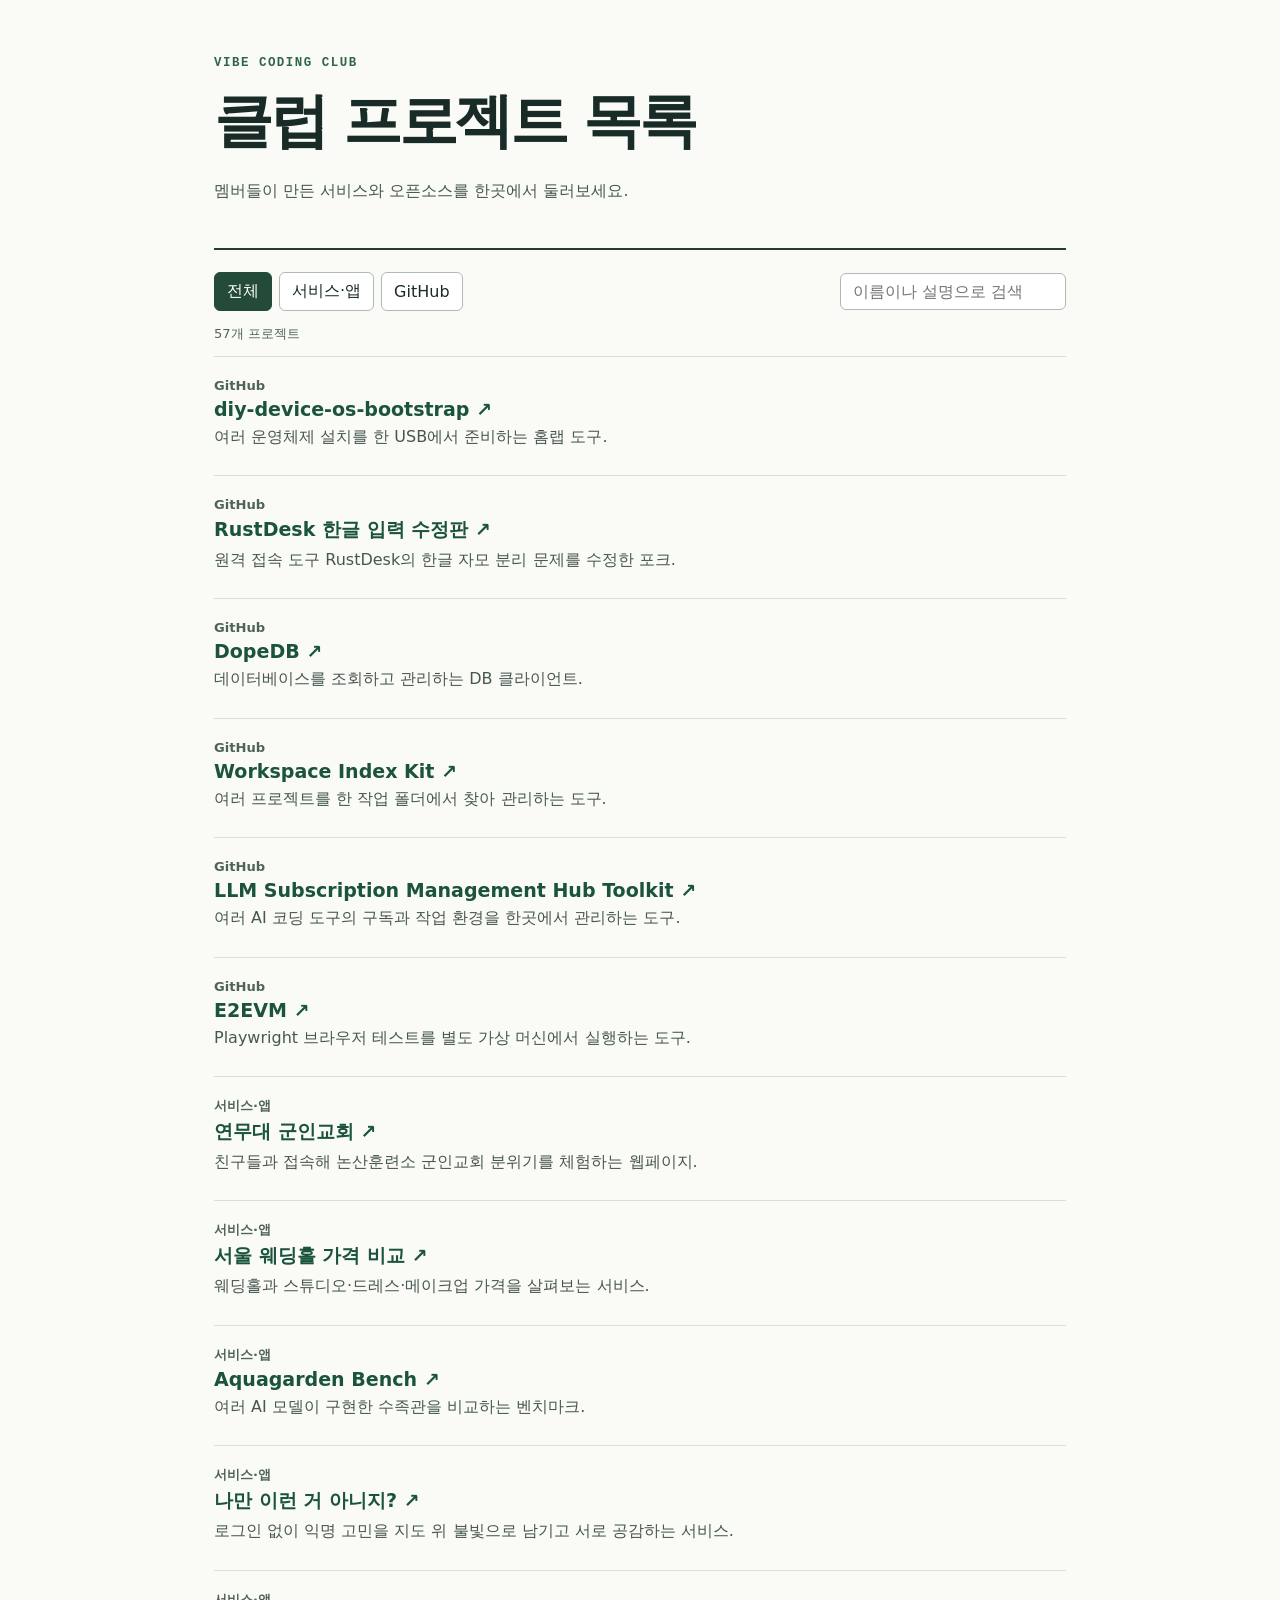
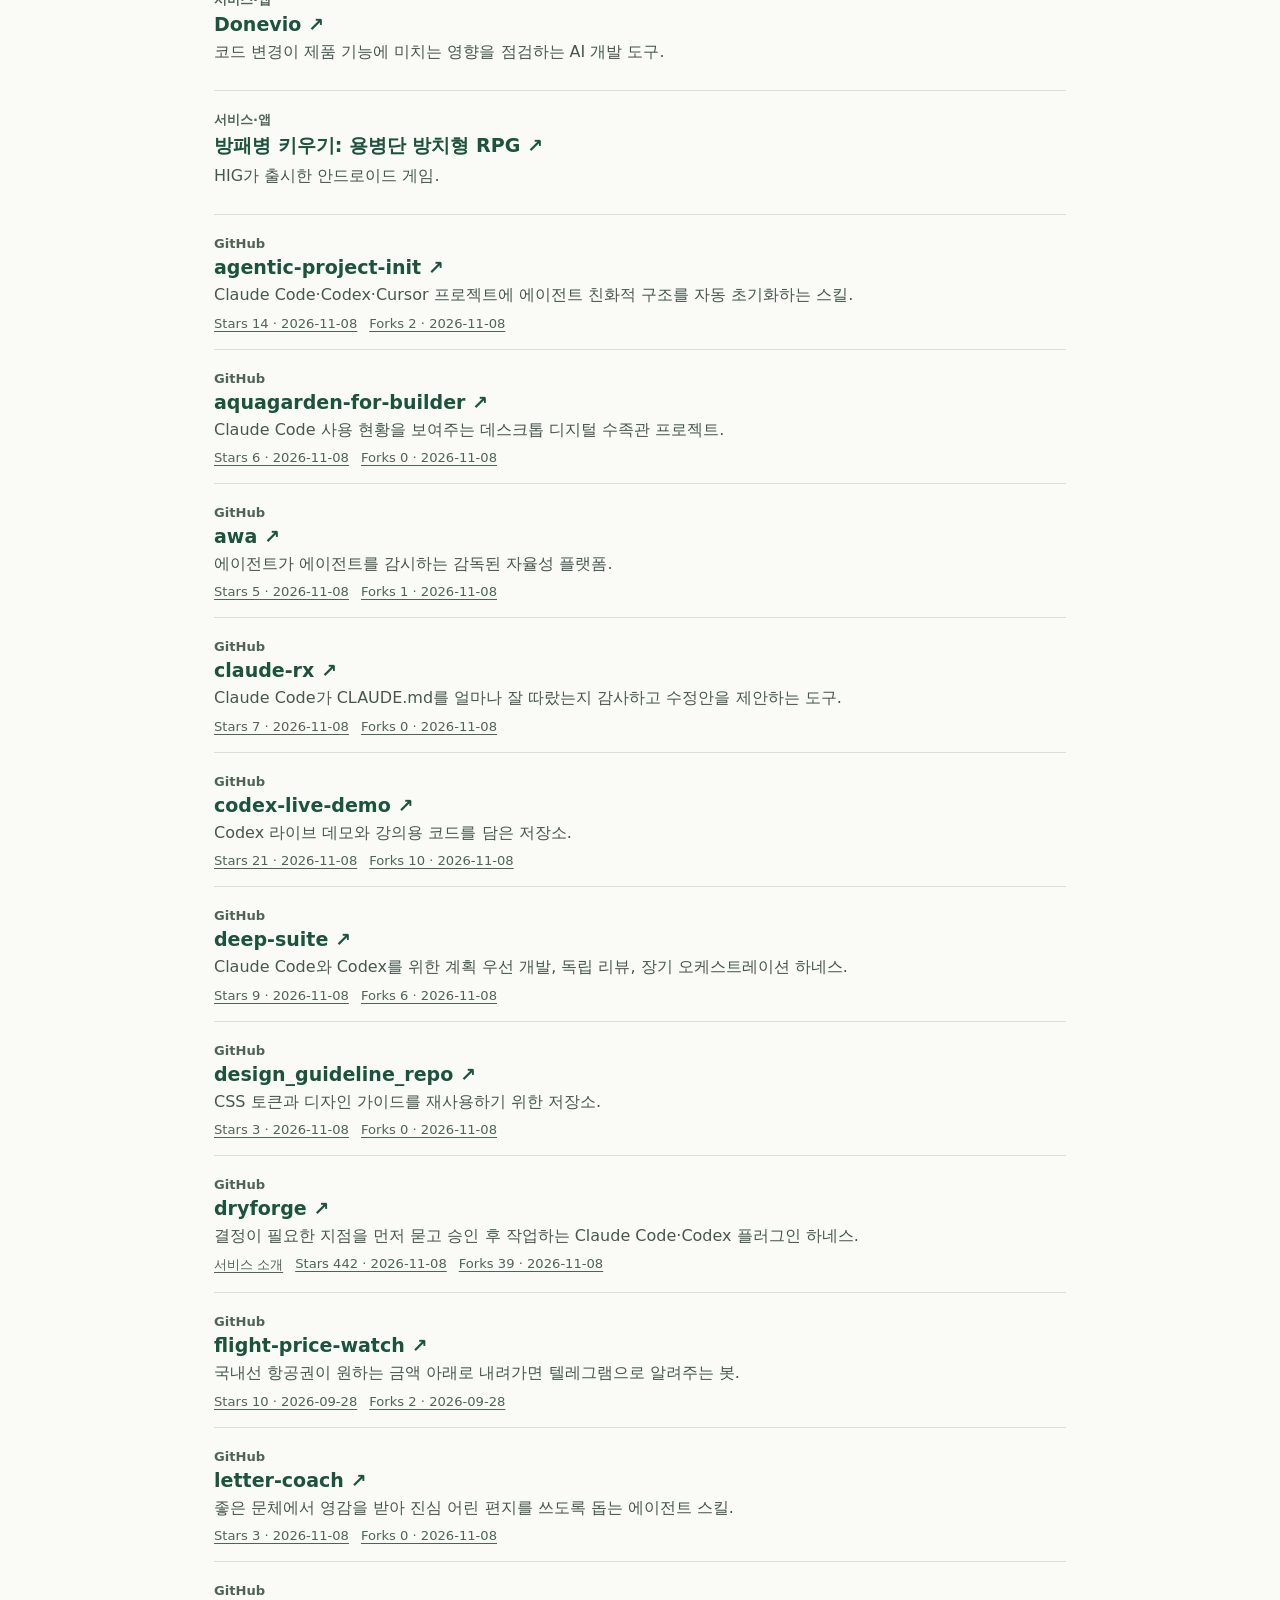
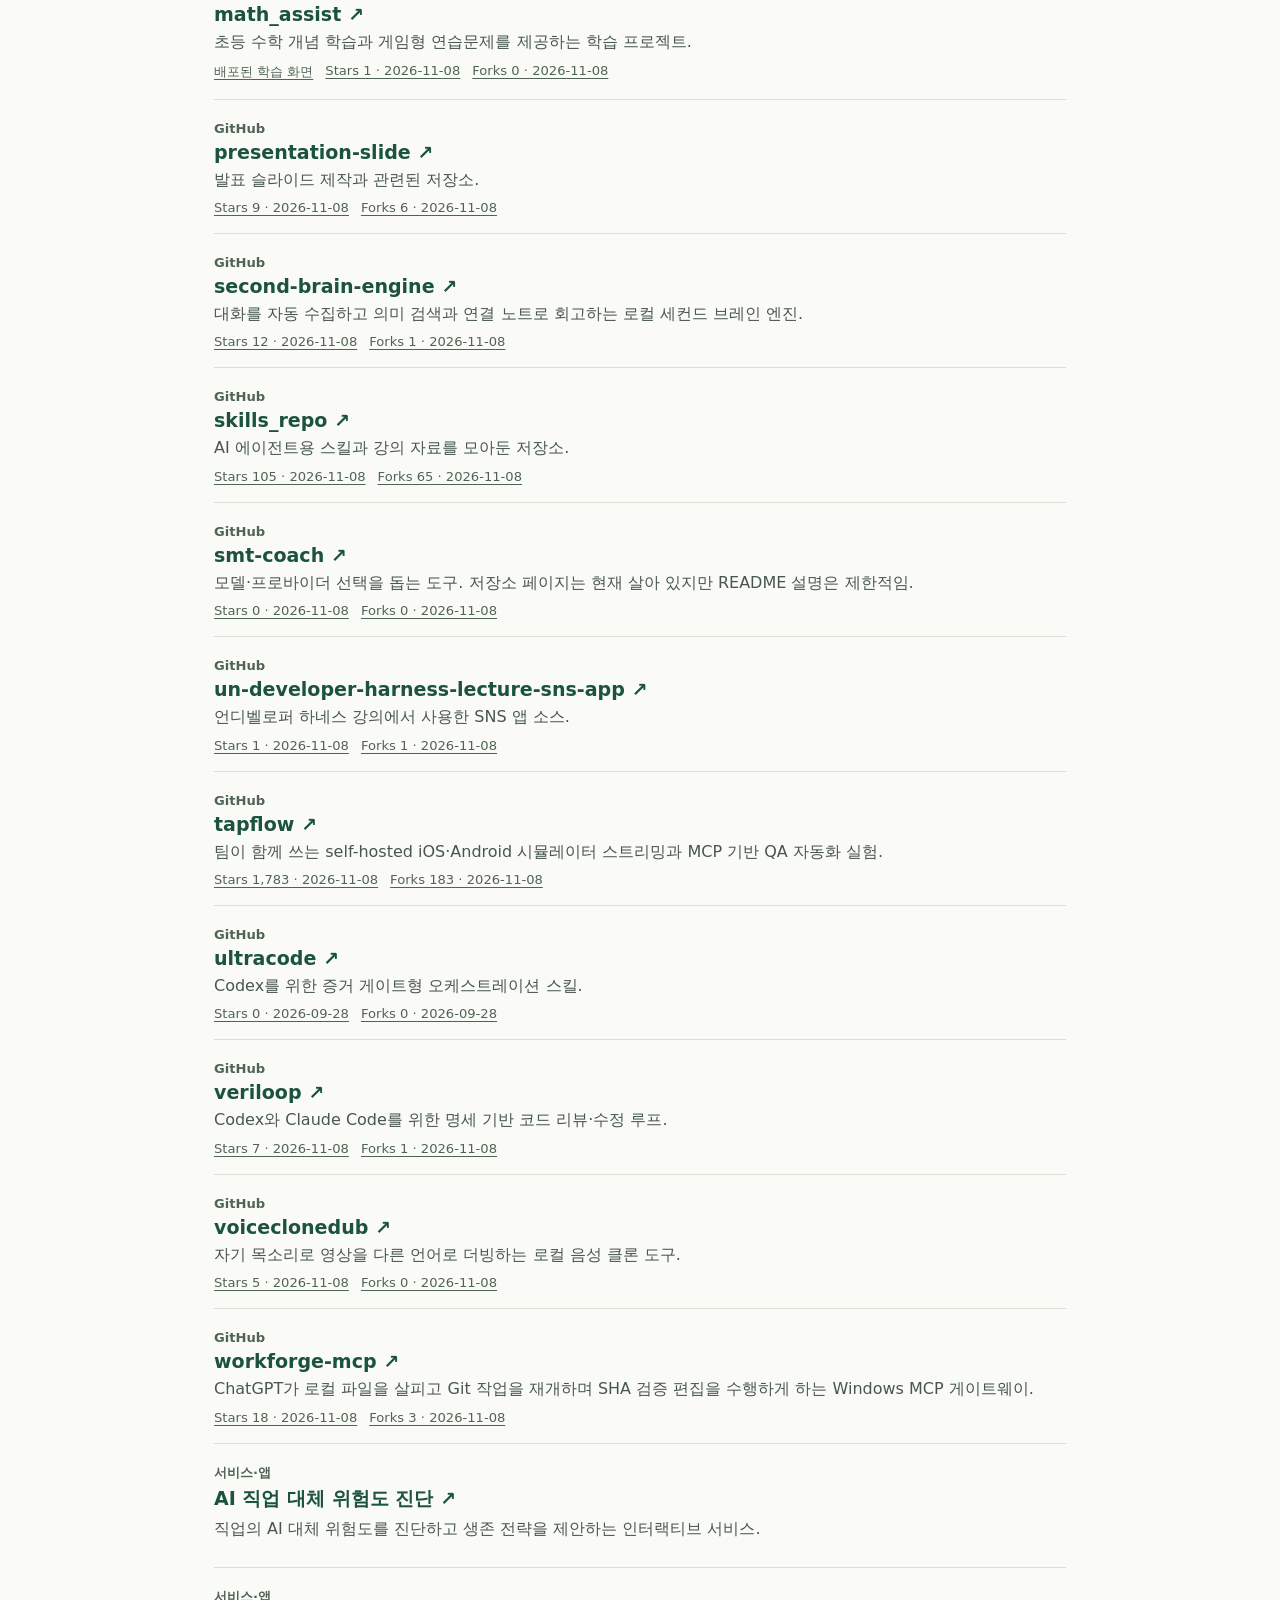
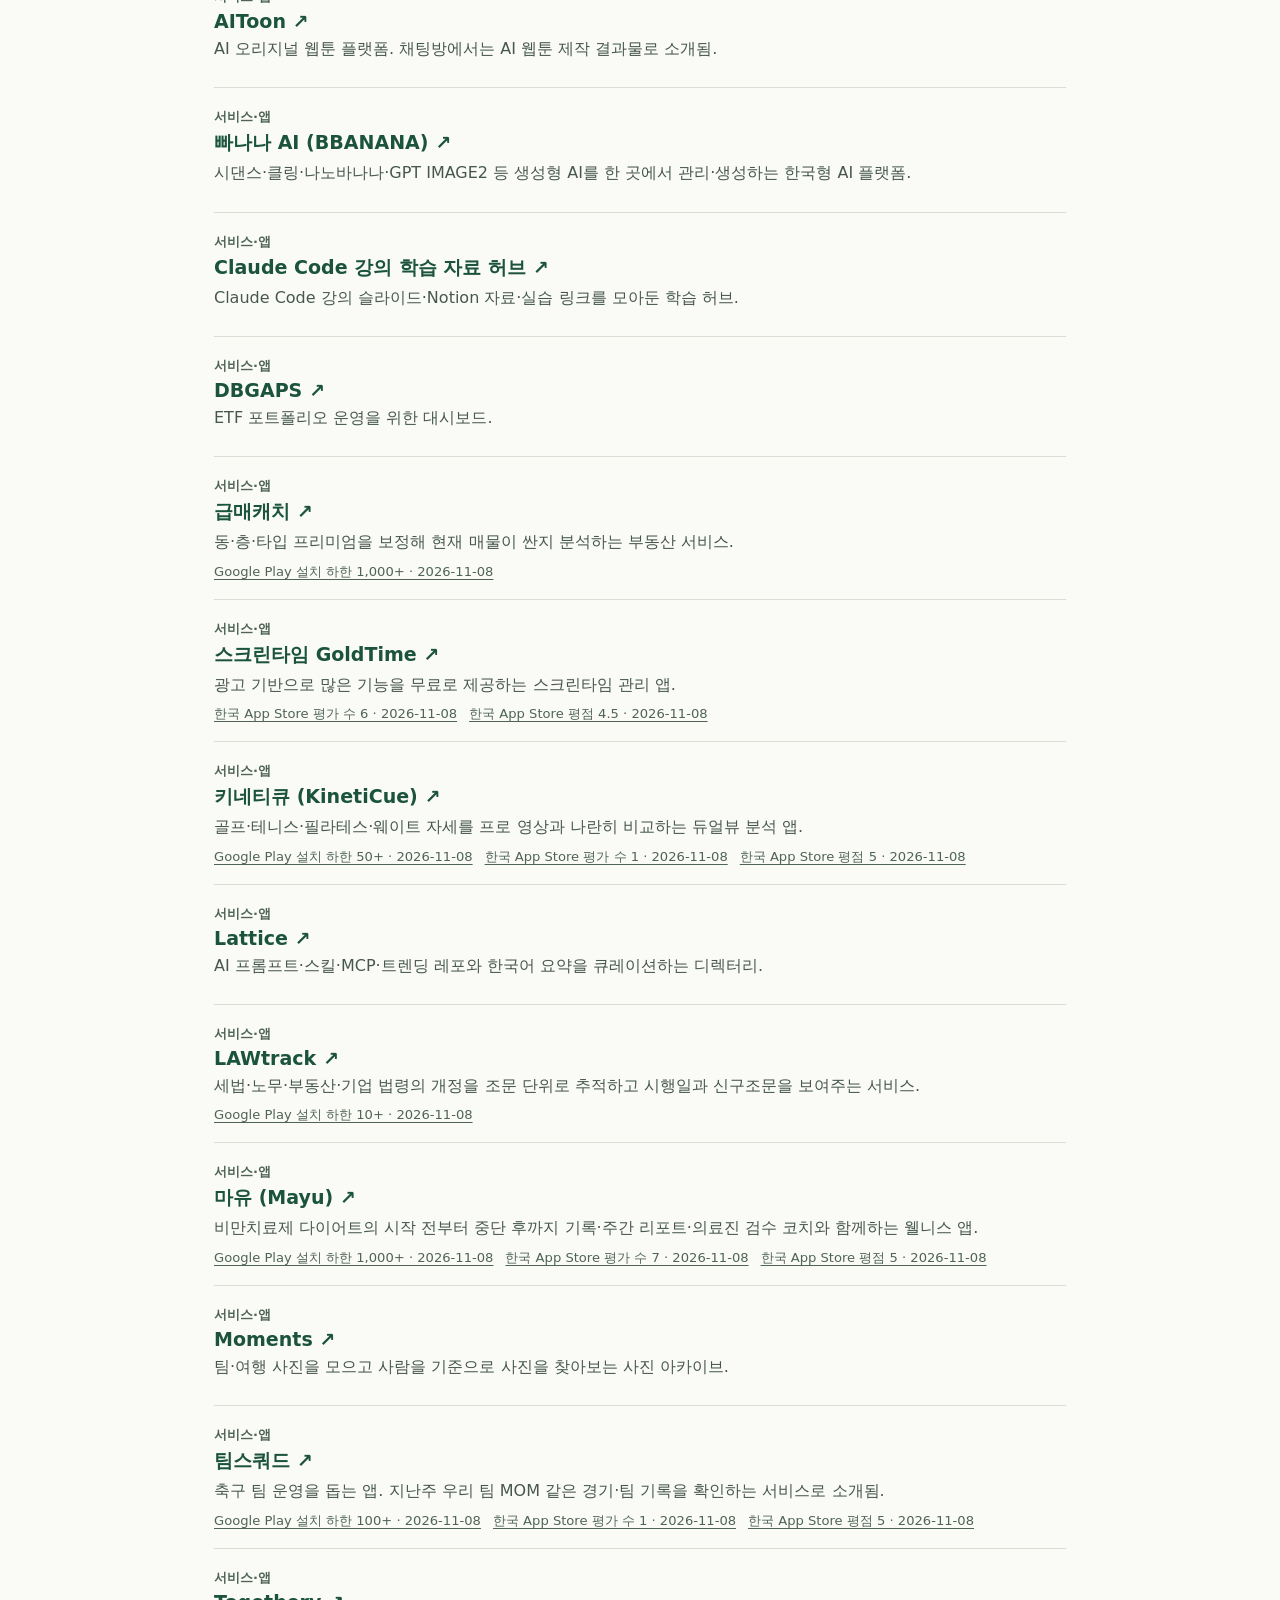
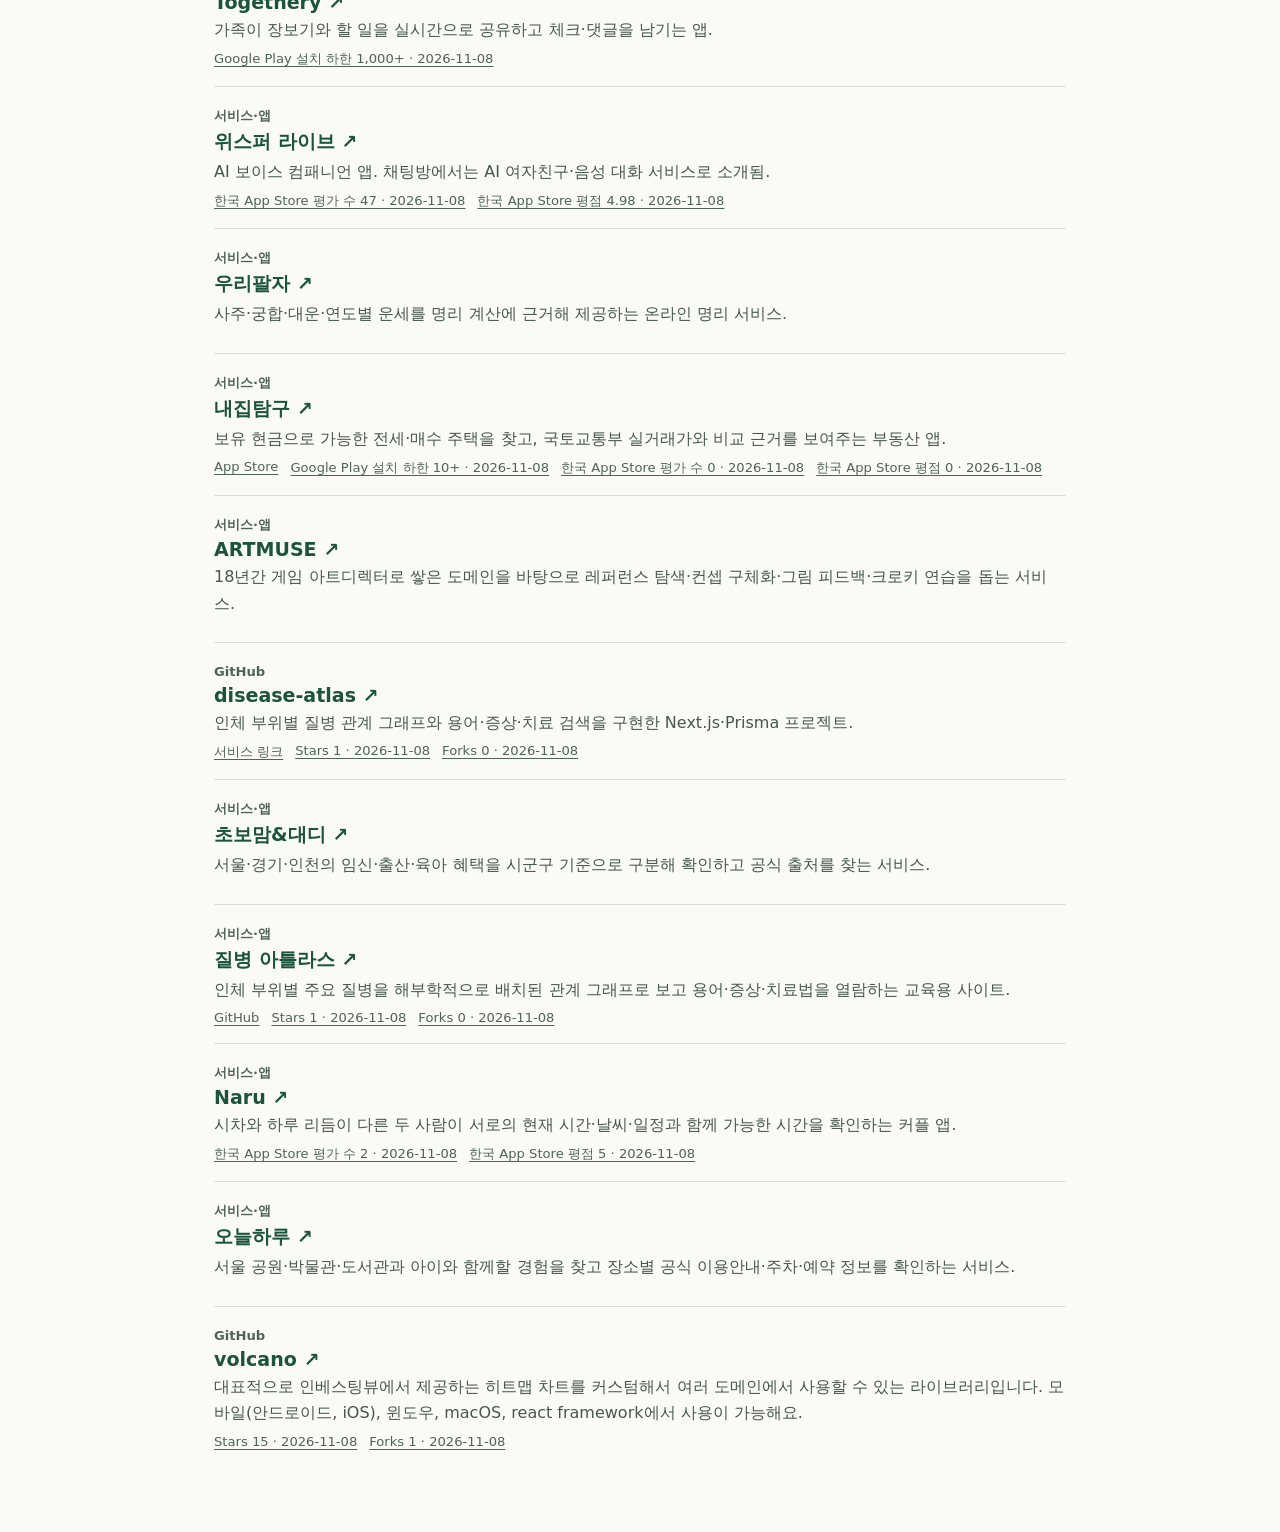
==== index.html @ 1fc43479 "Publish static Vibe Coding Club project directory" ====
<!doctype html>
<html lang="ko"><head><meta charset="utf-8"><meta name="viewport" content="width=device-width,initial-scale=1"><meta name="description" content="바이브코딩 클럽에서 만든 서비스와 오픈소스를 둘러보세요."><title>바이브코딩 클럽 · 프로젝트 목록</title><link rel="stylesheet" href="./style.css"><script defer src="./app.js"></script></head>
<body><main><header><div class="eyebrow">VIBE CODING CLUB</div><h1>클럽 프로젝트 목록</h1><p>멤버들이 만든 서비스와 오픈소스를 한곳에서 둘러보세요.</p></header><div class="tools"><nav aria-label="프로젝트 유형"><button data-kind="" aria-pressed="true">전체</button><button data-kind="service" aria-pressed="false">서비스·앱</button><button data-kind="github" aria-pressed="false">GitHub</button></nav><input type="search" aria-label="프로젝트 검색" placeholder="이름이나 설명으로 검색"></div><p id="count" aria-live="polite">목록을 불러오는 중…</p><ul id="items"></ul><noscript>자바스크립트 없이 보려면 <a href="./projects.html">전체 프로젝트 목록</a>을 여세요.</noscript></main></body></html>
---- style.css ----
:root{color-scheme:light;font-family:system-ui,-apple-system,sans-serif;color:#192b27;background:#fafbf7}*{box-sizing:border-box}body{margin:0}main{max-width:900px;margin:auto;padding:56px 24px 64px}header{padding-bottom:28px;border-bottom:2px solid #243b32}.eyebrow{font:700 .78rem ui-monospace,monospace;letter-spacing:.12em;color:#316548}h1{font-size:clamp(2.1rem,6vw,3.7rem);letter-spacing:-.055em;margin:12px 0}header p,.desc{color:#47574e;line-height:1.65}.tools,nav,.badges{display:flex;gap:7px;flex-wrap:wrap}.tools{margin:22px 0 12px;align-items:center;justify-content:space-between}button,input{font:inherit;border:1px solid #afbbb1;border-radius:6px;padding:8px 12px;color:inherit;background:white}button{cursor:pointer}button[aria-pressed=true]{background:#244b38;color:white;border-color:#244b38}#count,.kind,.badges{font-size:.82rem;color:#506456}ul{list-style:none;padding:0;margin:0}li{border-top:1px solid #d9dfd5;padding:18px 0}h2{font-size:1.19rem;margin:4px 0}a{color:#1b533d;text-underline-offset:3px}h2 a{text-decoration:none}a:hover{text-decoration:underline}.desc{margin:4px 0 7px}.badges a{color:#506456}.badges{gap:12px}.kind{font-weight:600}.empty{margin:24px 0}@media(max-width:580px){main{padding:32px 16px}input{width:100%}}
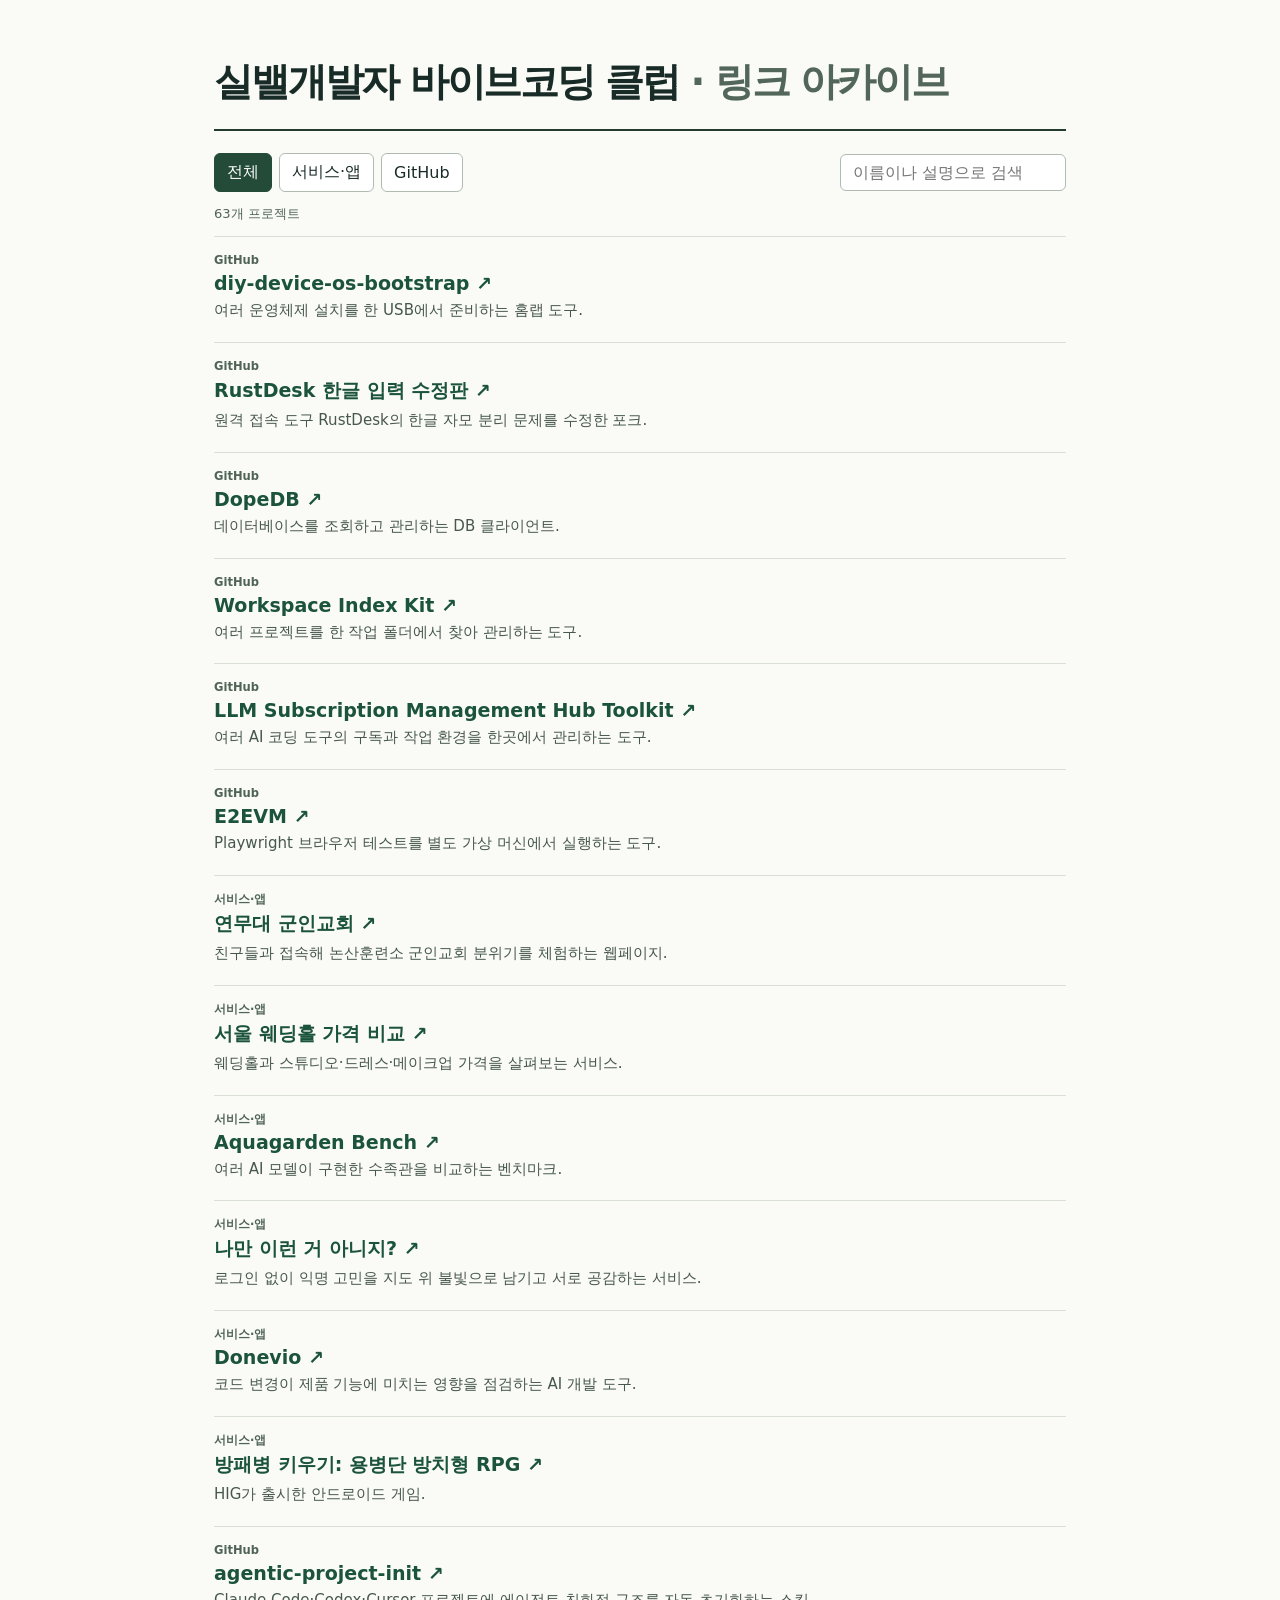
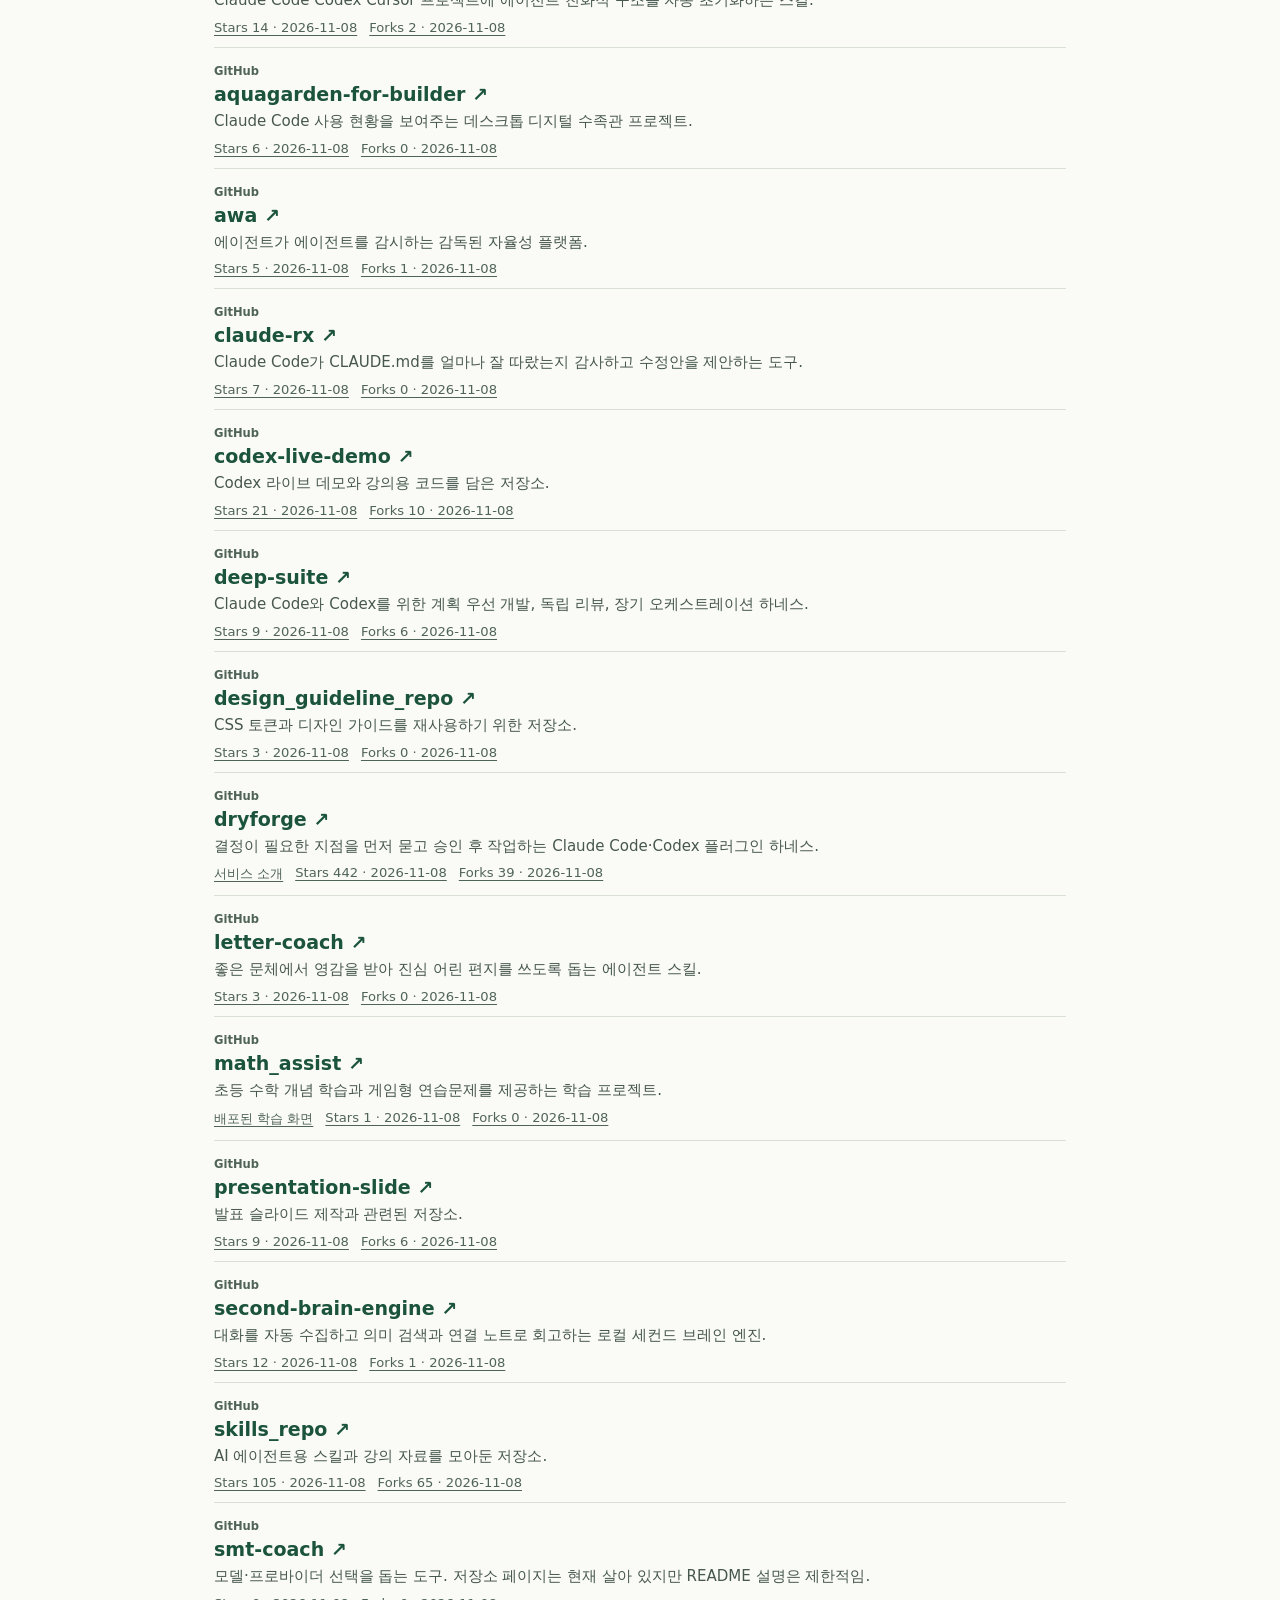
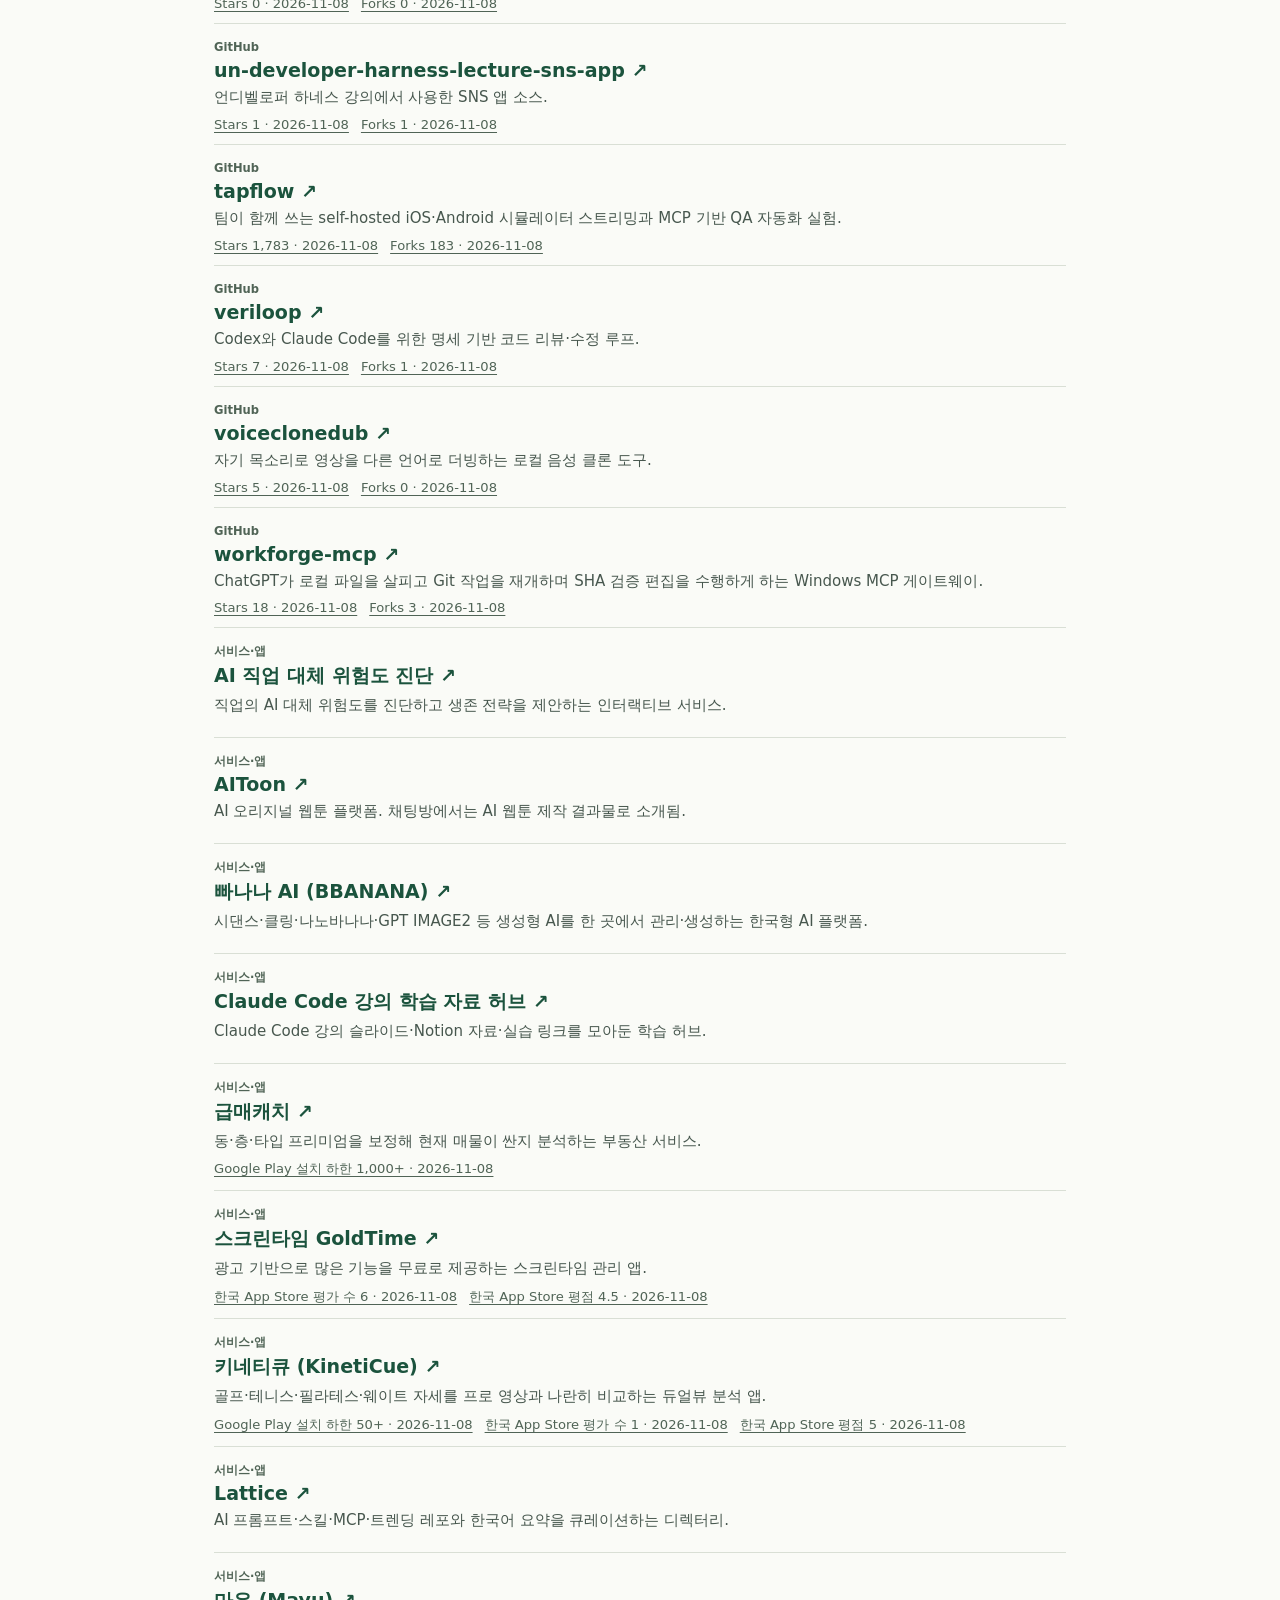
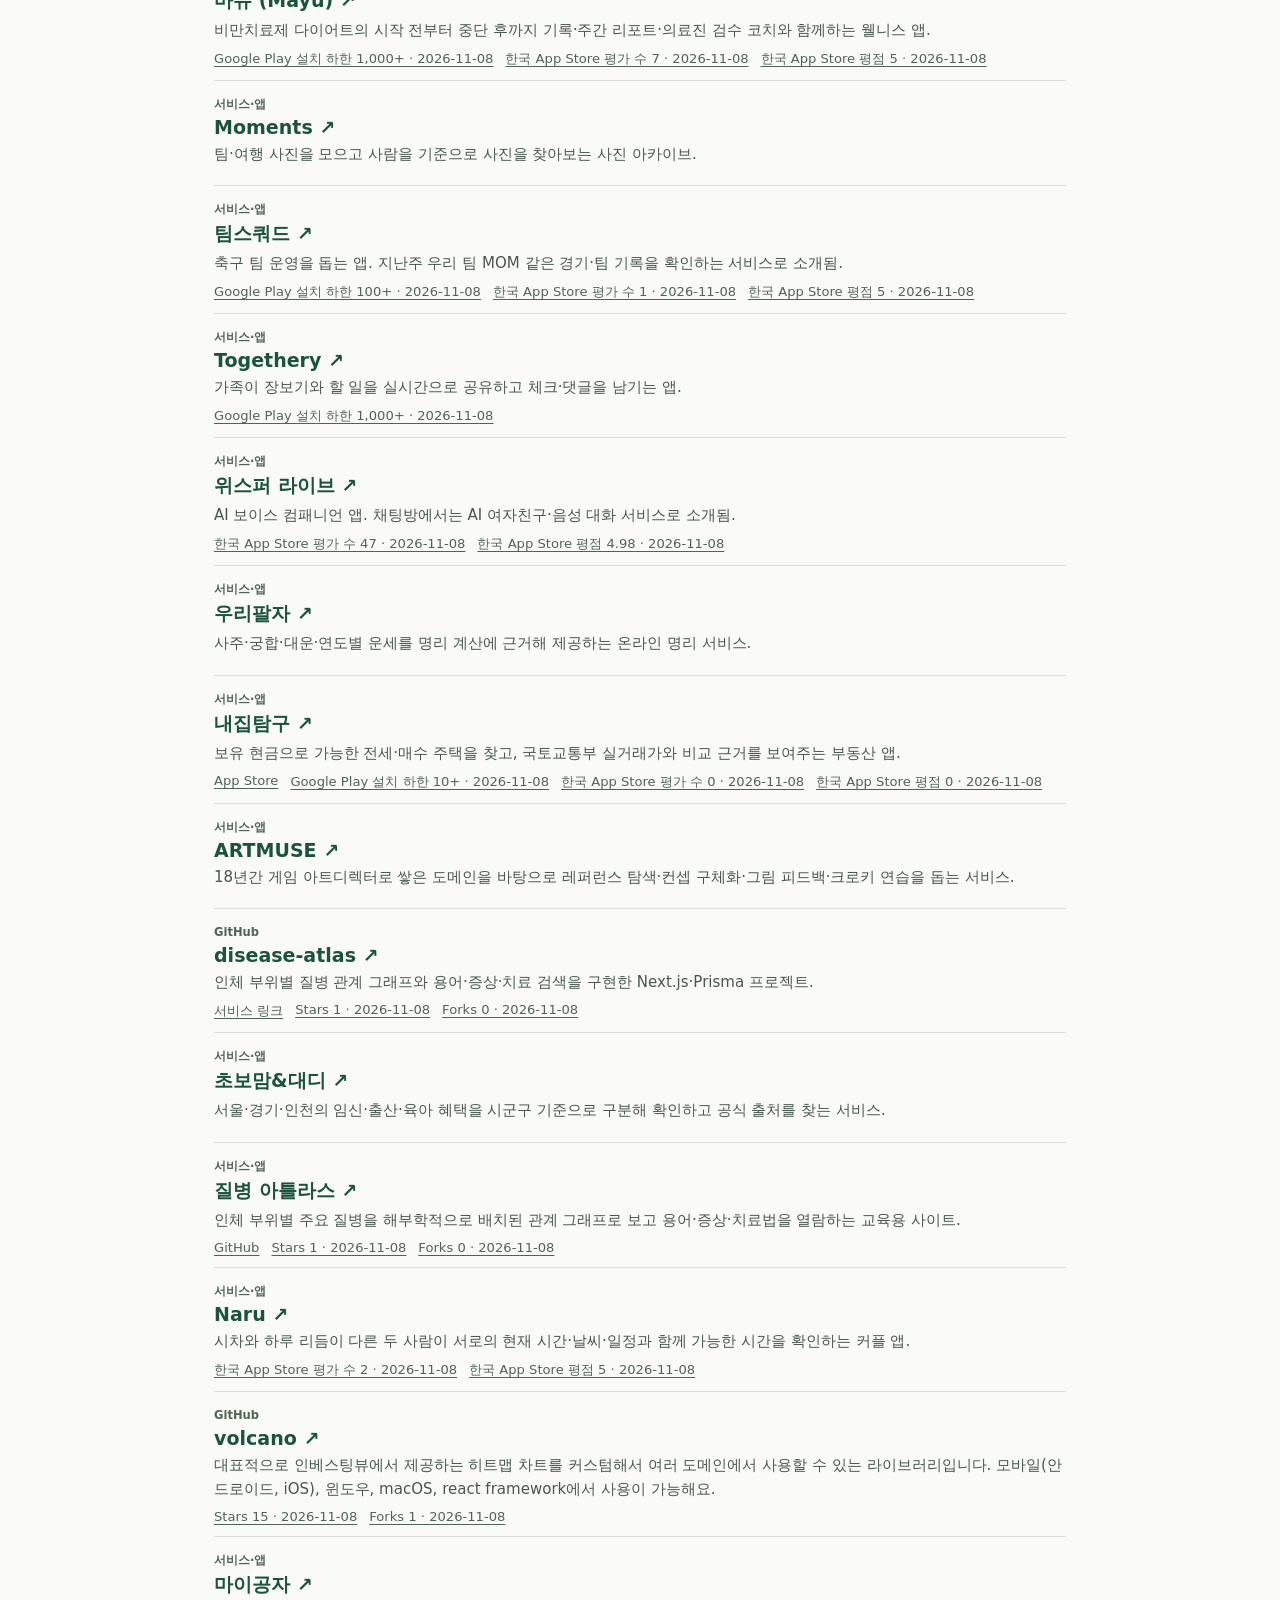
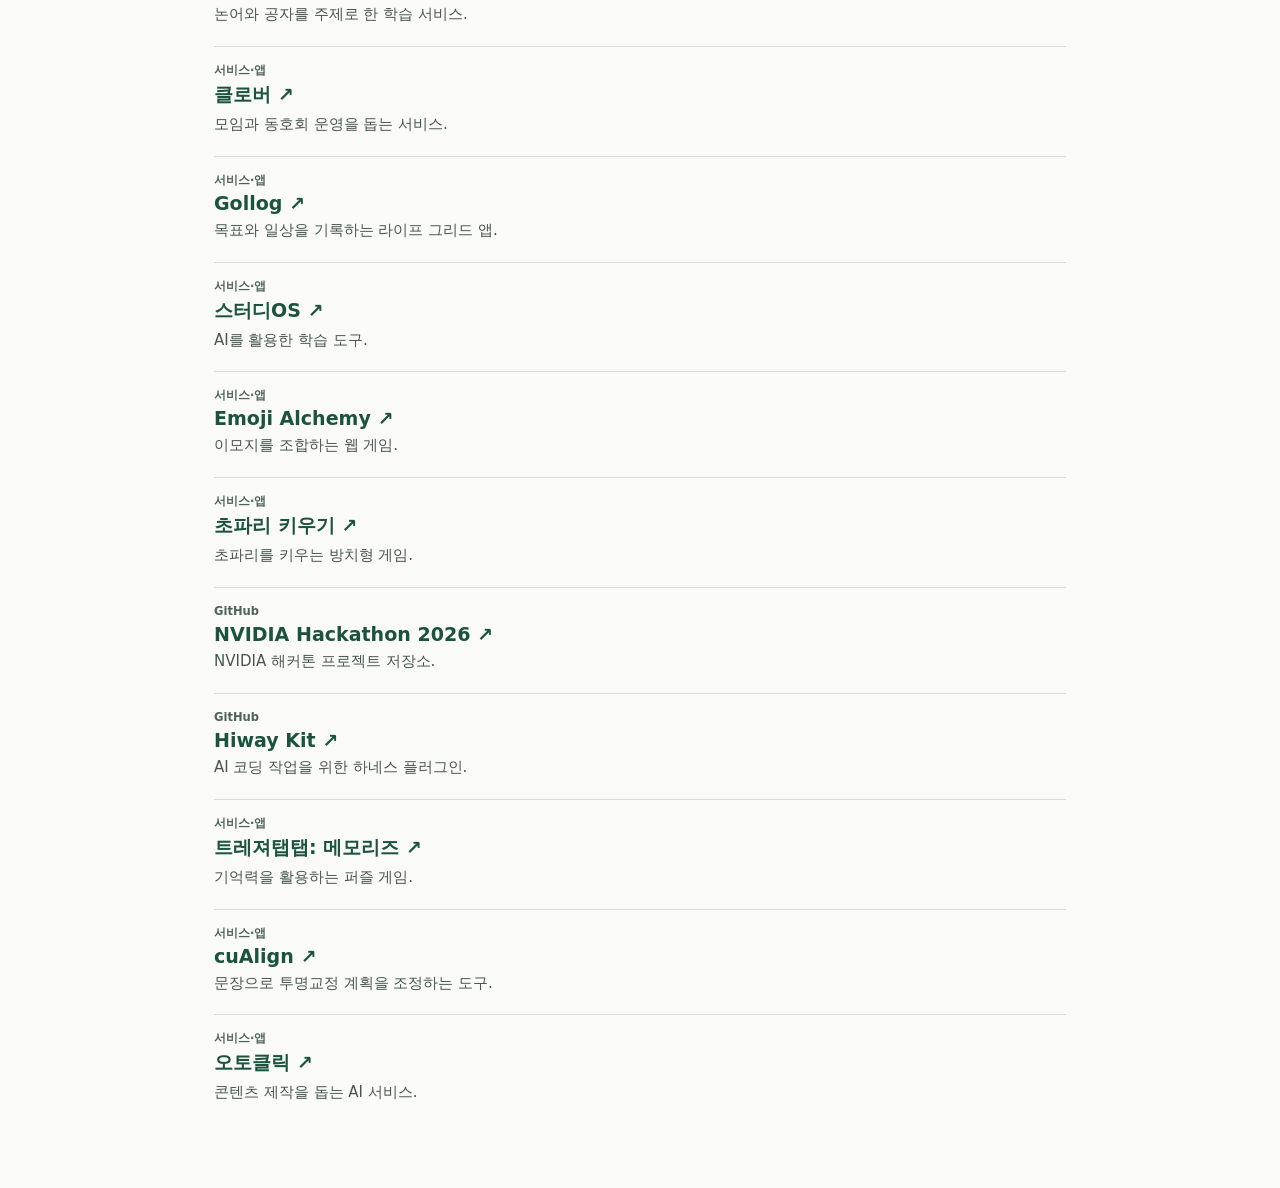
==== commit 26f07e2e: "Simplify archive and include verified September–November projects" ====
--- a/index.html
+++ b/index.html
@@ -1,3 +1,3 @@
 <!doctype html>
-<html lang="ko"><head><meta charset="utf-8"><meta name="viewport" content="width=device-width,initial-scale=1"><meta name="description" content="바이브코딩 클럽에서 만든 서비스와 오픈소스를 둘러보세요."><title>바이브코딩 클럽 · 프로젝트 목록</title><link rel="stylesheet" href="./style.css"><script defer src="./app.js"></script></head>
-<body><main><header><div class="eyebrow">VIBE CODING CLUB</div><h1>클럽 프로젝트 목록</h1><p>멤버들이 만든 서비스와 오픈소스를 한곳에서 둘러보세요.</p></header><div class="tools"><nav aria-label="프로젝트 유형"><button data-kind="" aria-pressed="true">전체</button><button data-kind="service" aria-pressed="false">서비스·앱</button><button data-kind="github" aria-pressed="false">GitHub</button></nav><input type="search" aria-label="프로젝트 검색" placeholder="이름이나 설명으로 검색"></div><p id="count" aria-live="polite">목록을 불러오는 중…</p><ul id="items"></ul><noscript>자바스크립트 없이 보려면 <a href="./projects.html">전체 프로젝트 목록</a>을 여세요.</noscript></main></body></html>
+<html lang="ko"><head><meta charset="utf-8"><meta name="viewport" content="width=device-width,initial-scale=1"><meta name="description" content="바이브코딩 클럽에서 만든 서비스와 오픈소스를 둘러보세요."><title>실밸개발자 바이브코딩 클럽 · 링크 아카이브</title><link rel="stylesheet" href="./style.css"><script defer src="./app.js"></script></head>
+<body><main><header><h1>실밸개발자 바이브코딩 클럽 <span>· 링크 아카이브</span></h1></header><div class="tools"><nav aria-label="프로젝트 유형"><button data-kind="" aria-pressed="true">전체</button><button data-kind="service" aria-pressed="false">서비스·앱</button><button data-kind="github" aria-pressed="false">GitHub</button></nav><input type="search" aria-label="프로젝트 검색" placeholder="이름이나 설명으로 검색"></div><p id="count" aria-live="polite">목록을 불러오는 중…</p><ul id="items"></ul><noscript>자바스크립트 없이 보려면 <a href="./projects.html">전체 프로젝트 목록</a>을 여세요.</noscript></main></body></html>
--- a/style.css
+++ b/style.css
@@ -1 +1,3 @@
 :root{color-scheme:light;font-family:system-ui,-apple-system,sans-serif;color:#192b27;background:#fafbf7}*{box-sizing:border-box}body{margin:0}main{max-width:900px;margin:auto;padding:56px 24px 64px}header{padding-bottom:28px;border-bottom:2px solid #243b32}.eyebrow{font:700 .78rem ui-monospace,monospace;letter-spacing:.12em;color:#316548}h1{font-size:clamp(2.1rem,6vw,3.7rem);letter-spacing:-.055em;margin:12px 0}header p,.desc{color:#47574e;line-height:1.65}.tools,nav,.badges{display:flex;gap:7px;flex-wrap:wrap}.tools{margin:22px 0 12px;align-items:center;justify-content:space-between}button,input{font:inherit;border:1px solid #afbbb1;border-radius:6px;padding:8px 12px;color:inherit;background:white}button{cursor:pointer}button[aria-pressed=true]{background:#244b38;color:white;border-color:#244b38}#count,.kind,.badges{font-size:.82rem;color:#506456}ul{list-style:none;padding:0;margin:0}li{border-top:1px solid #d9dfd5;padding:18px 0}h2{font-size:1.19rem;margin:4px 0}a{color:#1b533d;text-underline-offset:3px}h2 a{text-decoration:none}a:hover{text-decoration:underline}.desc{margin:4px 0 7px}.badges a{color:#506456}.badges{gap:12px}.kind{font-weight:600}.empty{margin:24px 0}@media(max-width:580px){main{padding:32px 16px}input{width:100%}}
+
+h1{font-size:clamp(1.45rem,4.2vw,2.45rem);margin:0;line-height:1.35}h1 span{white-space:nowrap;color:#526759}header{padding-bottom:20px}li{padding:12px 0}.kind{font-size:.72rem}.desc{font-size:.94rem}
